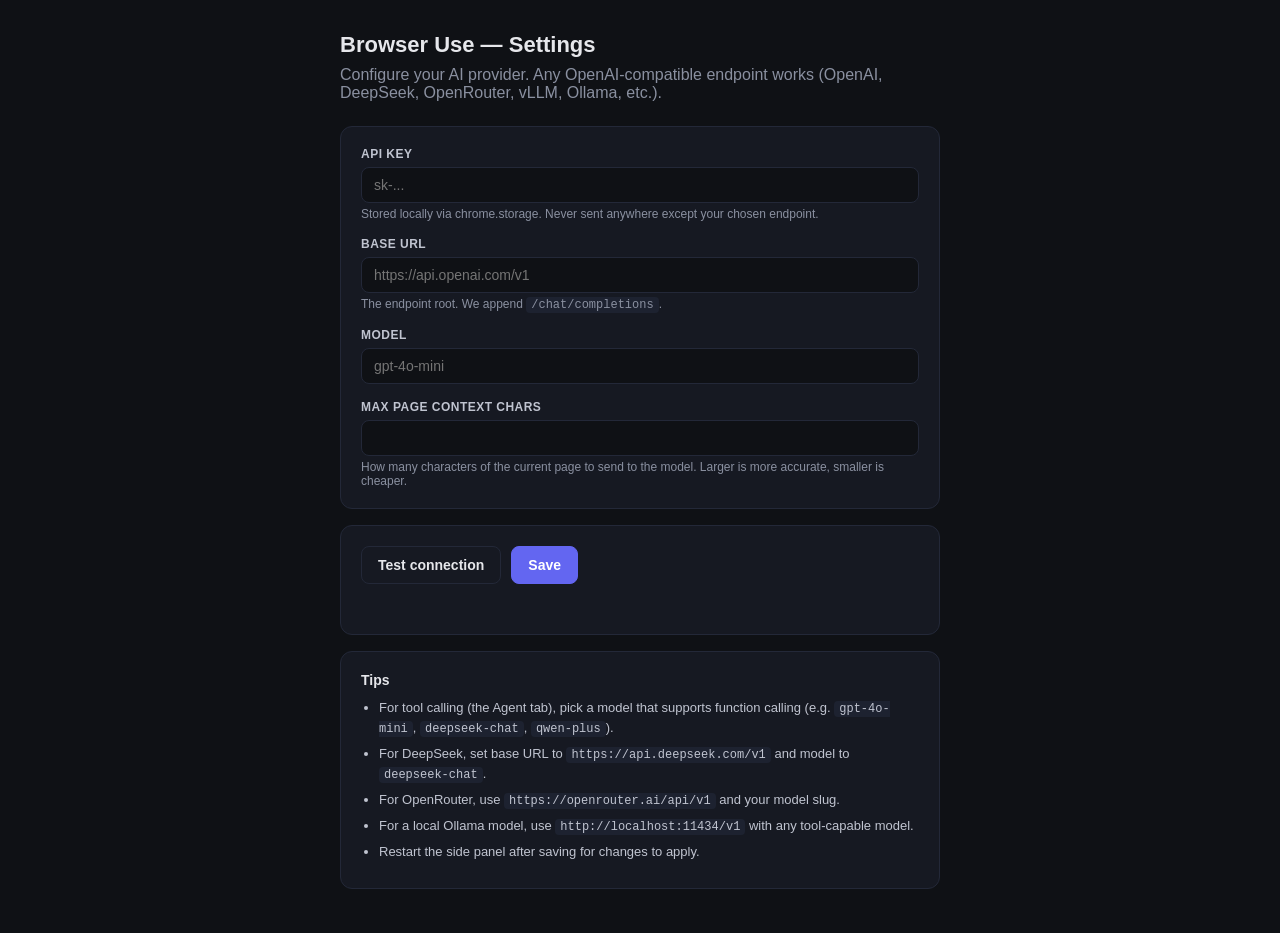
==== src/options/options.html @ 1858a9d8 "v1: Browser Use AI agent Chrome extension - Manifest V3 Chrome extension with side panel + browser-u" ====
<!DOCTYPE html>
<html lang="en">
  <head>
    <meta charset="UTF-8" />
    <title>Browser Use — Settings</title>
    <link rel="stylesheet" href="options.css" />
  </head>
  <body>
    <main class="container">
      <header>
        <h1>Browser Use — Settings</h1>
        <p>Configure your AI provider. Any OpenAI-compatible endpoint works (OpenAI, DeepSeek, OpenRouter, vLLM, Ollama, etc.).</p>
      </header>

      <section class="card">
        <label>
          <span class="label">API key</span>
          <input type="password" id="api-key" placeholder="sk-..." autocomplete="off" />
          <small>Stored locally via chrome.storage. Never sent anywhere except your chosen endpoint.</small>
        </label>

        <label>
          <span class="label">Base URL</span>
          <input type="text" id="base-url" placeholder="https://api.openai.com/v1" />
          <small>The endpoint root. We append <code>/chat/completions</code>.</small>
        </label>

        <label>
          <span class="label">Model</span>
          <input type="text" id="model" placeholder="gpt-4o-mini" list="model-list" />
          <datalist id="model-list">
            <option value="gpt-4o-mini"></option>
            <option value="gpt-4o"></option>
            <option value="gpt-4.1"></option>
            <option value="o4-mini"></option>
            <option value="deepseek-chat"></option>
            <option value="qwen-plus"></option>
            <option value="claude-3-5-sonnet-latest"></option>
            <option value="gemini-2.0-flash"></option>
          </datalist>
        </label>

        <label>
          <span class="label">Max page context chars</span>
          <input type="number" id="max-ctx" min="4000" max="200000" step="1000" />
          <small>How many characters of the current page to send to the model. Larger is more accurate, smaller is cheaper.</small>
        </label>
      </section>

      <section class="card">
        <div class="row">
          <button id="test" class="secondary">Test connection</button>
          <button id="save" class="primary">Save</button>
        </div>
        <div id="status" class="status"></div>
      </section>

      <section class="card hint">
        <h3>Tips</h3>
        <ul>
          <li>For tool calling (the Agent tab), pick a model that supports function calling (e.g. <code>gpt-4o-mini</code>, <code>deepseek-chat</code>, <code>qwen-plus</code>).</li>
          <li>For DeepSeek, set base URL to <code>https://api.deepseek.com/v1</code> and model to <code>deepseek-chat</code>.</li>
          <li>For OpenRouter, use <code>https://openrouter.ai/api/v1</code> and your model slug.</li>
          <li>For a local Ollama model, use <code>http://localhost:11434/v1</code> with any tool-capable model.</li>
          <li>Restart the side panel after saving for changes to apply.</li>
        </ul>
      </section>
    </main>

    <script src="options.js" type="module"></script>
  </body>
</html>
---- src/options/options.css ----
/* options/options.css */
* { box-sizing: border-box; }
body {
  margin: 0;
  font-family: -apple-system, BlinkMacSystemFont, "Segoe UI", Roboto, sans-serif;
  background: #0f1115;
  color: #e6e7eb;
  min-height: 100vh;
}
.container {
  max-width: 640px;
  margin: 0 auto;
  padding: 32px 20px;
}
header h1 { margin: 0 0 8px; font-size: 22px; }
header p { margin: 0 0 24px; color: #8a90a0; }

.card {
  background: #161922;
  border: 1px solid #232838;
  border-radius: 12px;
  padding: 20px;
  margin-bottom: 16px;
}

label {
  display: block;
  margin-bottom: 16px;
}
label:last-child { margin-bottom: 0; }

.label {
  display: block;
  font-size: 12px;
  font-weight: 600;
  color: #c0c4d0;
  margin-bottom: 6px;
  text-transform: uppercase;
  letter-spacing: 0.04em;
}

input[type="text"],
input[type="password"],
input[type="number"] {
  width: 100%;
  padding: 9px 12px;
  border: 1px solid #232838;
  border-radius: 8px;
  background: #0f1115;
  color: #e6e7eb;
  font-size: 14px;
  font-family: inherit;
}
input:focus {
  outline: none;
  border-color: #6366f1;
  box-shadow: 0 0 0 3px rgba(99,102,241,0.2);
}

small { display: block; margin-top: 4px; font-size: 12px; color: #8a90a0; }
code {
  font-family: ui-monospace, monospace;
  background: #1d2230;
  padding: 1px 5px;
  border-radius: 4px;
  font-size: 12px;
}

.row { display: flex; gap: 10px; }
button {
  padding: 10px 16px;
  border-radius: 8px;
  border: 1px solid #232838;
  background: #1d2230;
  color: #e6e7eb;
  font-size: 14px;
  cursor: pointer;
  font-weight: 600;
}
button:hover { background: #252a39; }
button.primary { background: #6366f1; border-color: #6366f1; color: white; }
button.primary:hover { background: #818cf8; }
button.secondary { background: transparent; }

.status {
  margin-top: 12px;
  font-size: 13px;
  min-height: 18px;
}
.status.ok { color: #10b981; }
.status.err { color: #ef4444; }

.hint ul { margin: 0; padding-left: 18px; }
.hint li { margin: 6px 0; color: #c0c4d0; font-size: 13px; line-height: 1.5; }
.hint h3 { margin: 0 0 10px; font-size: 14px; }
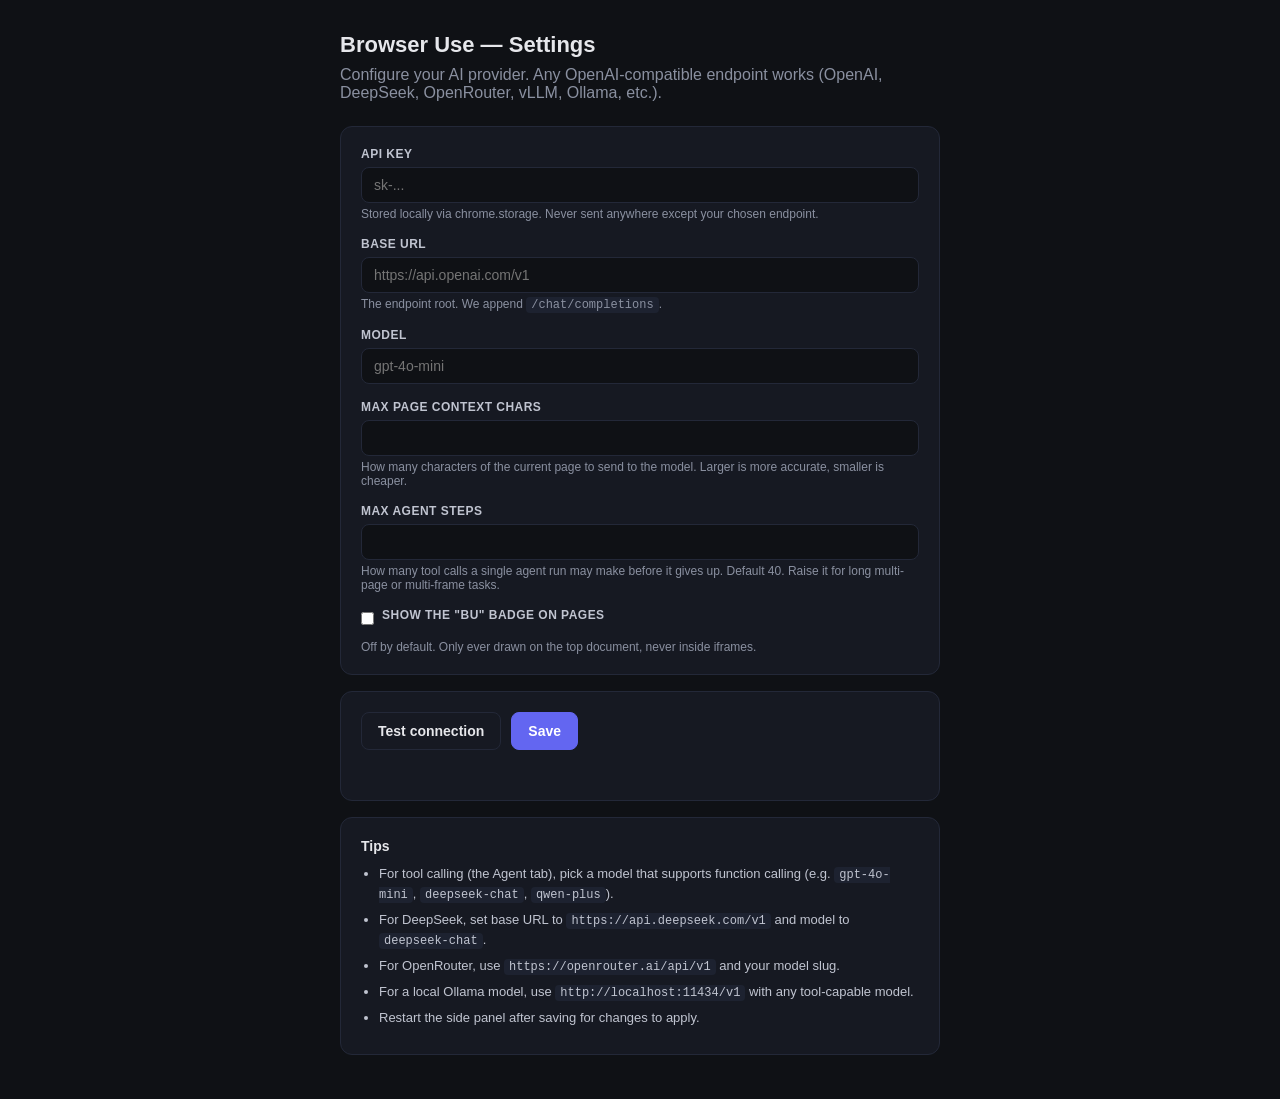
==== commit 63d90e0c: "v2: real CDP keyboard input, frame handling, terminal reading, loop guard - Bump manifest version to" ====
--- a/src/options/options.html
+++ b/src/options/options.html
@@ -45,6 +45,18 @@
           <input type="number" id="max-ctx" min="4000" max="200000" step="1000" />
           <small>How many characters of the current page to send to the model. Larger is more accurate, smaller is cheaper.</small>
         </label>
+
+        <label>
+          <span class="label">Max agent steps</span>
+          <input type="number" id="max-steps" min="5" max="200" step="5" />
+          <small>How many tool calls a single agent run may make before it gives up. Default 40. Raise it for long multi-page or multi-frame tasks.</small>
+        </label>
+
+        <label class="inline">
+          <input type="checkbox" id="show-badge" />
+          <span class="label">Show the "BU" badge on pages</span>
+          <small>Off by default. Only ever drawn on the top document, never inside iframes.</small>
+        </label>
       </section>
 
       <section class="card">
--- a/src/options/options.css
+++ b/src/options/options.css
@@ -92,4 +92,18 @@
 
 .hint ul { margin: 0; padding-left: 18px; }
 .hint li { margin: 6px 0; color: #c0c4d0; font-size: 13px; line-height: 1.5; }
-.hint h3 { margin: 0 0 10px; font-size: 14px; }+.hint h3 { margin: 0 0 10px; font-size: 14px; }
+
+label.inline {
+  display: flex;
+  flex-wrap: wrap;
+  align-items: center;
+  gap: 8px;
+}
+label.inline input[type='checkbox'] {
+  width: auto;
+  margin: 0;
+}
+label.inline small {
+  flex-basis: 100%;
+}
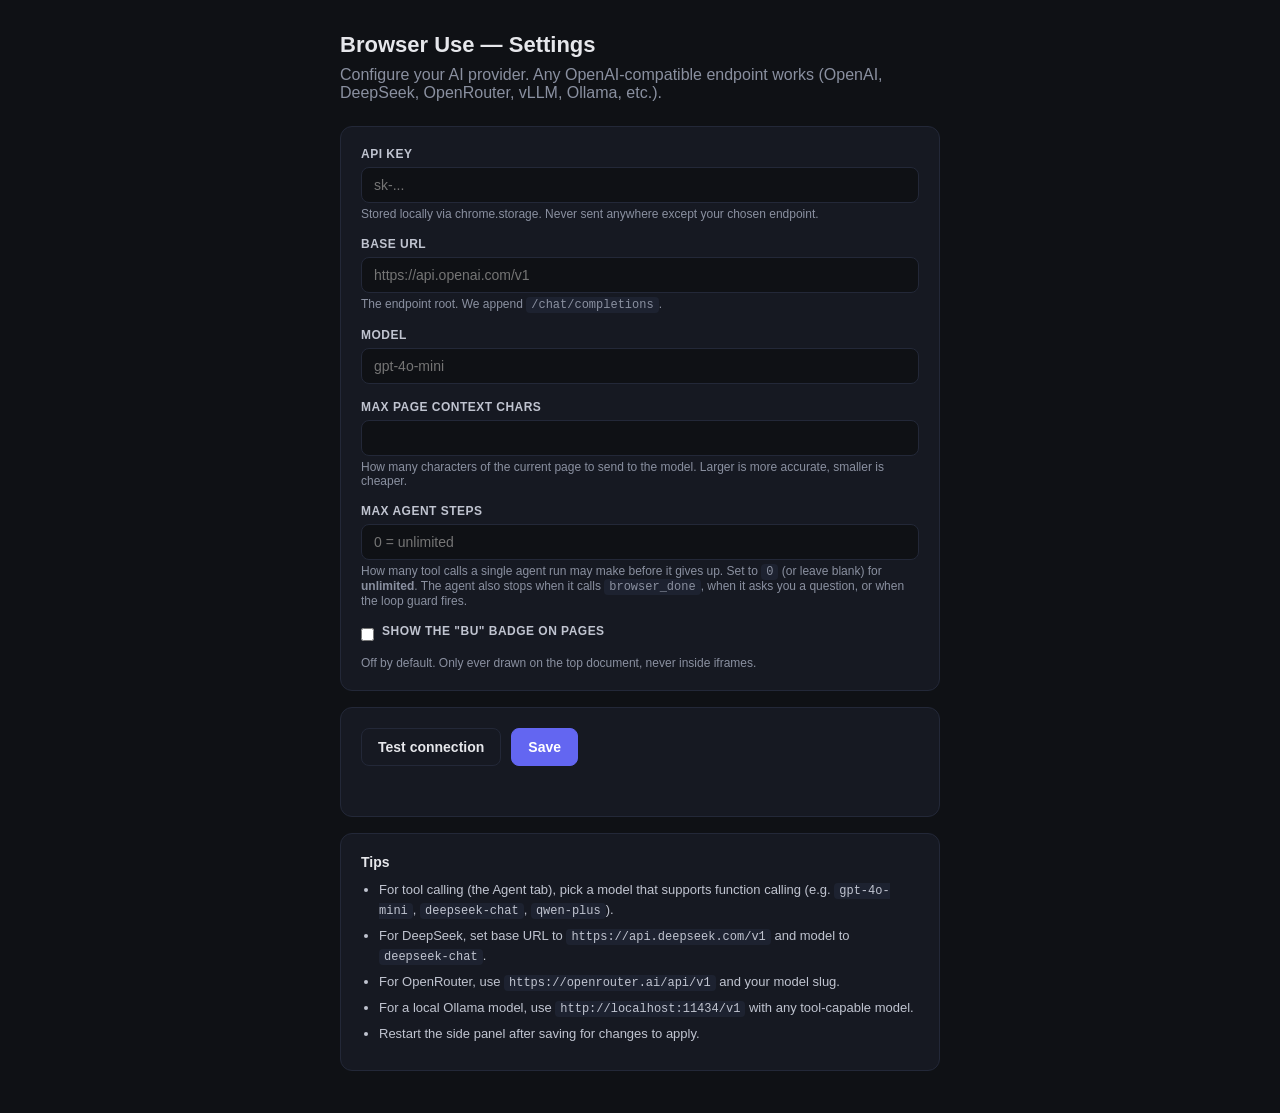
==== commit 8bd3e7ae: "v3.0" ====
--- a/src/options/options.html
+++ b/src/options/options.html
@@ -48,8 +48,8 @@
 
         <label>
           <span class="label">Max agent steps</span>
-          <input type="number" id="max-steps" min="5" max="200" step="5" />
-          <small>How many tool calls a single agent run may make before it gives up. Default 40. Raise it for long multi-page or multi-frame tasks.</small>
+          <input type="number" id="max-steps" min="0" step="5" placeholder="0 = unlimited" />
+          <small>How many tool calls a single agent run may make before it gives up. Set to <code>0</code> (or leave blank) for <strong>unlimited</strong>. The agent also stops when it calls <code>browser_done</code>, when it asks you a question, or when the loop guard fires.</small>
         </label>
 
         <label class="inline">
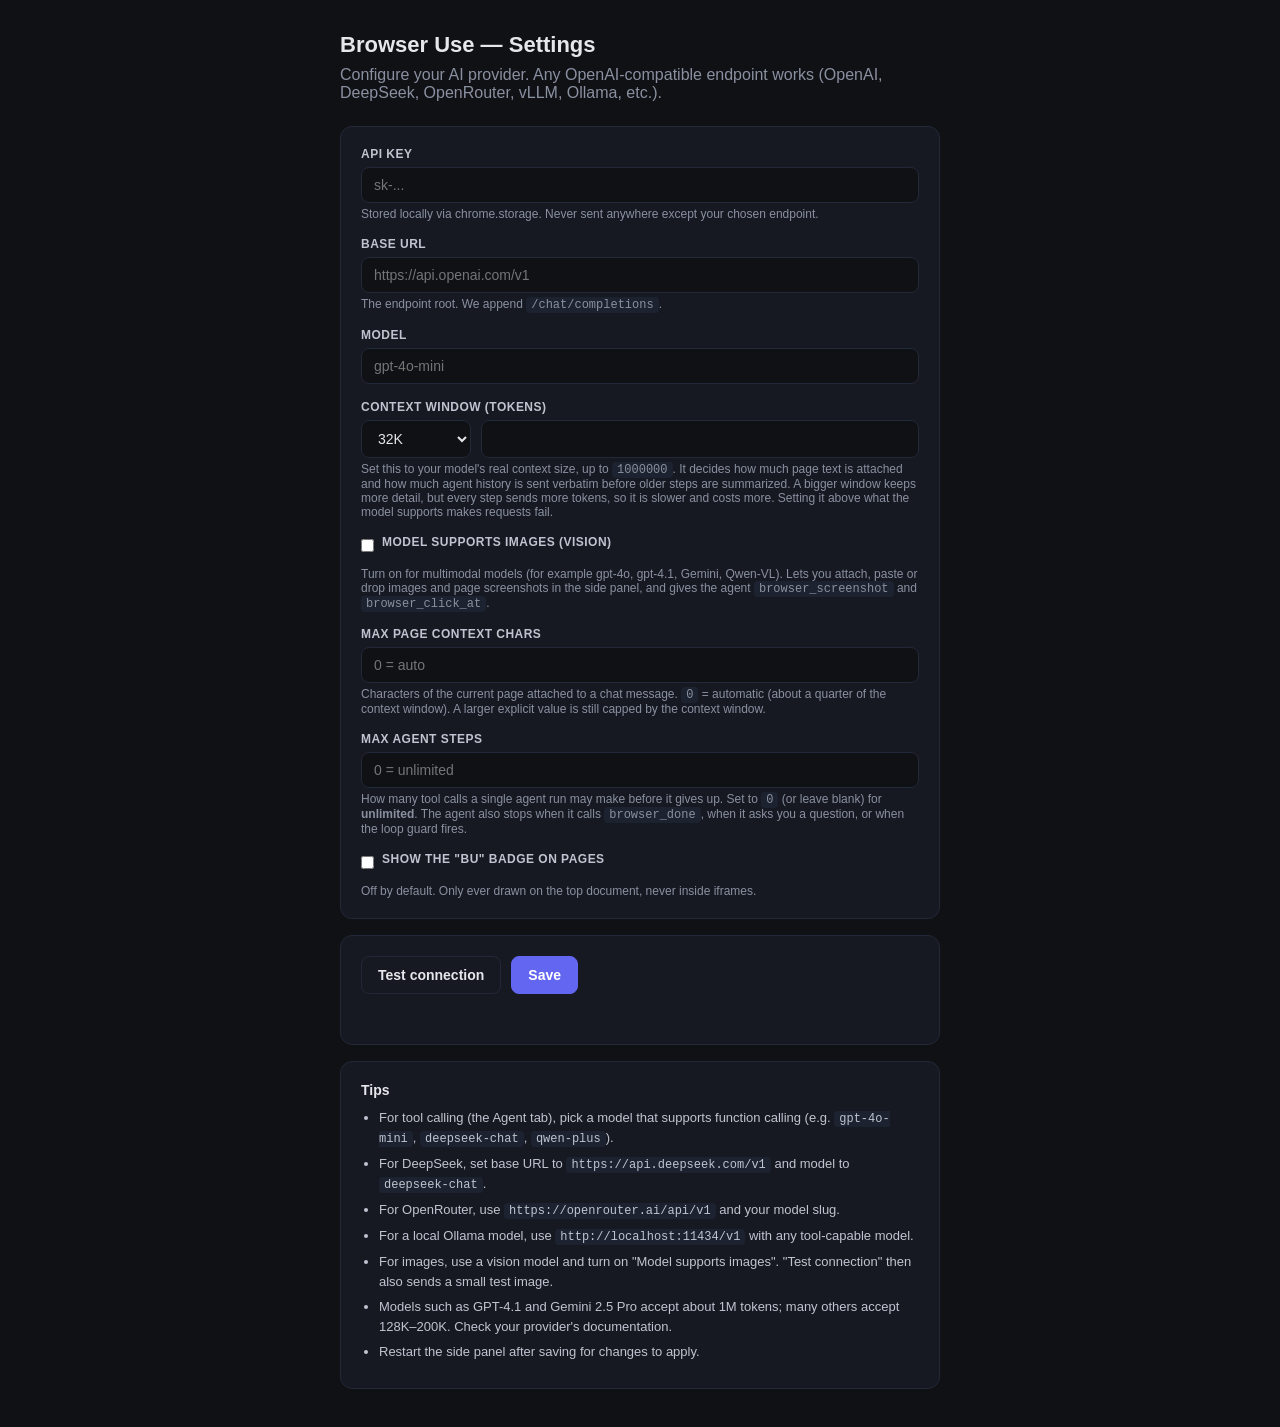
==== commit 7172e99b: "v4.0: vision model support + 1M-token context window Multimodal (vision models)  - New "Model suppor" ====
--- a/src/options/options.html
+++ b/src/options/options.html
@@ -32,7 +32,11 @@
             <option value="gpt-4o-mini"></option>
             <option value="gpt-4o"></option>
             <option value="gpt-4.1"></option>
+            <option value="gpt-4.1-mini"></option>
             <option value="o4-mini"></option>
+            <option value="gemini-2.5-pro"></option>
+            <option value="gemini-2.5-flash"></option>
+            <option value="qwen-vl-max"></option>
             <option value="deepseek-chat"></option>
             <option value="qwen-plus"></option>
             <option value="claude-3-5-sonnet-latest"></option>
@@ -41,9 +45,31 @@
         </label>
 
         <label>
+          <span class="label">Context window (tokens)</span>
+          <div class="row">
+            <select id="ctx-preset">
+              <option value="32000">32K</option>
+              <option value="128000">128K</option>
+              <option value="200000">200K</option>
+              <option value="400000">400K</option>
+              <option value="1000000">1M</option>
+              <option value="custom">Custom</option>
+            </select>
+            <input type="number" id="ctx-window" min="8000" max="1000000" step="1000" />
+          </div>
+          <small>Set this to your model's real context size, up to <code>1000000</code>. It decides how much page text is attached and how much agent history is sent verbatim before older steps are summarized. A bigger window keeps more detail, but every step sends more tokens, so it is slower and costs more. Setting it above what the model supports makes requests fail.</small>
+        </label>
+
+        <label class="inline">
+          <input type="checkbox" id="vision" />
+          <span class="label">Model supports images (vision)</span>
+          <small>Turn on for multimodal models (for example gpt-4o, gpt-4.1, Gemini, Qwen-VL). Lets you attach, paste or drop images and page screenshots in the side panel, and gives the agent <code>browser_screenshot</code> and <code>browser_click_at</code>.</small>
+        </label>
+
+        <label>
           <span class="label">Max page context chars</span>
-          <input type="number" id="max-ctx" min="4000" max="200000" step="1000" />
-          <small>How many characters of the current page to send to the model. Larger is more accurate, smaller is cheaper.</small>
+          <input type="number" id="max-ctx" min="0" max="4000000" step="1000" placeholder="0 = auto" />
+          <small>Characters of the current page attached to a chat message. <code>0</code> = automatic (about a quarter of the context window). A larger explicit value is still capped by the context window.</small>
         </label>
 
         <label>
@@ -74,6 +100,8 @@
           <li>For DeepSeek, set base URL to <code>https://api.deepseek.com/v1</code> and model to <code>deepseek-chat</code>.</li>
           <li>For OpenRouter, use <code>https://openrouter.ai/api/v1</code> and your model slug.</li>
           <li>For a local Ollama model, use <code>http://localhost:11434/v1</code> with any tool-capable model.</li>
+          <li>For images, use a vision model and turn on "Model supports images". "Test connection" then also sends a small test image.</li>
+          <li>Models such as GPT-4.1 and Gemini 2.5 Pro accept about 1M tokens; many others accept 128K–200K. Check your provider's documentation.</li>
           <li>Restart the side panel after saving for changes to apply.</li>
         </ul>
       </section>
--- a/src/options/options.css
+++ b/src/options/options.css
@@ -39,6 +39,7 @@
   letter-spacing: 0.04em;
 }
 
+select,
 input[type="text"],
 input[type="password"],
 input[type="number"] {
@@ -67,6 +68,7 @@
 }
 
 .row { display: flex; gap: 10px; }
+.row select { width: 110px; flex-shrink: 0; }
 button {
   padding: 10px 16px;
   border-radius: 8px;
